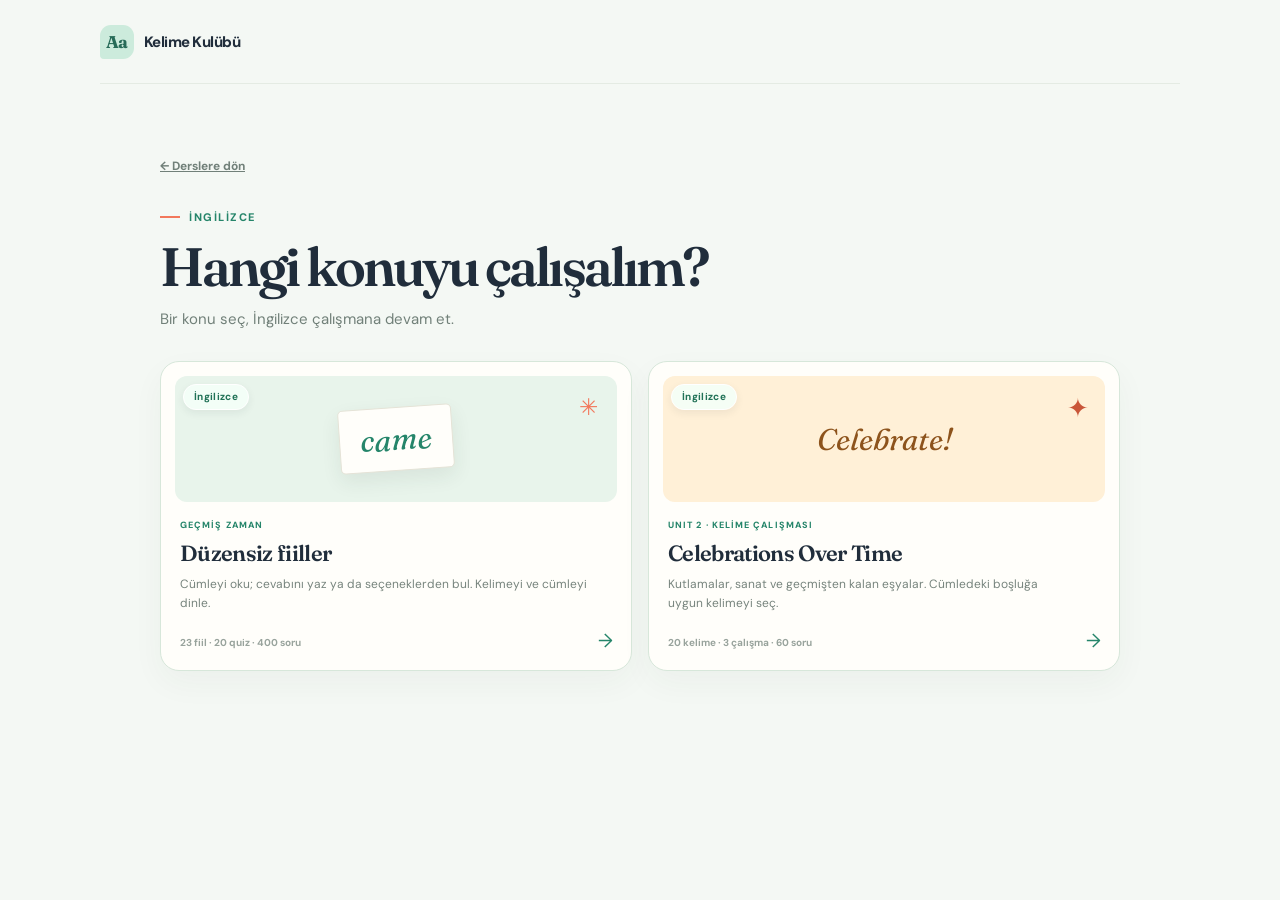
==== english.html @ c75fb67b "Ana sayfayı derslere ayır; öğrenci seçimi ve ayrıntılı yayın notları ekle - İngilizce, Türkçe ve Alm" ====
<!doctype html>
<html lang="tr">
  <head>
    <meta charset="UTF-8" />
    <meta name="viewport" content="width=device-width, initial-scale=1" />
    <meta name="theme-color" content="#f4f8f4" />
    <meta name="description" content="İngilizce, Türkçe ve Almanca dersleri için çocuklara uygun çalışmalar." />
    <title>İngilizce · Kelime Kulübü</title>
    <link rel="stylesheet" href="styles.css?v=20261101-release1" />
    <script src="subject-links.js?v=20261101-release1" defer></script>
  </head>
  <body>
    <main class="app-shell">
      <header class="topbar">
        <a class="brand" href="index.html" aria-label="Kelime Kulübü ana sayfa"><span class="brand-mark" aria-hidden="true">Aa</span><span>Kelime Kulübü</span></a>
      </header>
      <section class="exercise-picker view" aria-labelledby="english-title">
        <a class="back-link" href="index.html">← Derslere dön</a>
        <div class="exercise-picker-heading">
          <p class="eyebrow"><span class="eyebrow-line"></span> İNGİLİZCE</p>
          <h1 id="english-title">Hangi konuyu çalışalım?</h1>
          <p>Bir konu seç, İngilizce çalışmana devam et.</p>
        </div>
        <div class="exercise-grid" aria-label="İngilizce konuları">
          <a class="exercise-card exercise-card-active" data-english-site href="https://tiredthracian.github.io/Alpcik-English/">
            <span class="exercise-language-tag language-english">İngilizce</span>
            <span class="exercise-card-art exercise-art-verbs" aria-hidden="true"><span>came</span><i>✳</i></span>
            <span class="exercise-card-copy"><span class="exercise-status">GEÇMİŞ ZAMAN</span><strong>Düzensiz fiiller</strong><span>Cümleyi oku; cevabını yaz ya da seçeneklerden bul. Kelimeyi ve cümleyi dinle.</span><span class="exercise-card-meta">23 fiil · 20 quiz · 400 soru</span></span>
            <span class="exercise-card-arrow" aria-hidden="true">→</span>
          </a>
          <a class="exercise-card exercise-card-active" data-english-site data-english-page="celebrations.html" href="https://tiredthracian.github.io/Alpcik-English/celebrations.html">
            <span class="exercise-language-tag language-english">İngilizce</span>
            <span class="exercise-card-art exercise-art-celebrations" aria-hidden="true"><span>Celebrate!</span><i>✦</i></span>
            <span class="exercise-card-copy"><span class="exercise-status">UNIT 2 · KELİME ÇALIŞMASI</span><strong>Celebrations Over Time</strong><span>Kutlamalar, sanat ve geçmişten kalan eşyalar. Cümledeki boşluğa uygun kelimeyi seç.</span><span class="exercise-card-meta">20 kelime · 3 çalışma · 60 soru</span></span>
            <span class="exercise-card-arrow" aria-hidden="true">→</span>
          </a>
        </div>
      </section>
    </main>
  </body>
</html>
---- styles.css ----
@import url('https://fonts.googleapis.com/css2?family=DM+Sans:wght@400;500;600;700;800&family=Lexend:wght@400;500;600&family=Fraunces:opsz,wght@9..144,600;9..144,700&display=swap');

:root {
  color-scheme: light;
  --ink: #202d3b;
  --muted: #78858a;
  --paper: #fffefa;
  --canvas: #f4f8f4;
  --mint: #ccebdc;
  --mint-deep: #25856a;
  --coral: #f2785c;
  --sun: #f6cb64;
  --line: #e5ece5;
  --display: 'Fraunces', Georgia, serif;
  --body: 'DM Sans', 'Trebuchet MS', sans-serif;
}

* { box-sizing: border-box; }

body {
  min-width: 320px;
  min-height: 100vh;
  margin: 0;
  background: var(--canvas);
  color: var(--ink);
  font-family: var(--body);
  -webkit-font-smoothing: antialiased;
}

button, input { font: inherit; }
button { -webkit-tap-highlight-color: transparent; }
button:focus-visible, input:focus-visible, a:focus-visible { outline: 3px solid #e59c39; outline-offset: 3px; }
[hidden] { display: none !important; }

.app-shell { width: min(1080px, calc(100% - 64px)); min-height: 100vh; margin: 0 auto; display: flex; flex-direction: column; }
.topbar { height: 84px; display: flex; align-items: center; justify-content: space-between; border-bottom: 1px solid #e4ebe3; }
.brand { display: inline-flex; align-items: center; gap: 10px; color: var(--ink); font-size: 15px; font-weight: 800; letter-spacing: -.035em; text-decoration: none; }
.brand-mark { width: 34px; height: 34px; display: grid; place-items: center; border-radius: 11px 11px 11px 4px; background: var(--mint); color: #276b58; font-family: var(--display); font-size: 17px; font-weight: 700; }
.profile-controls { display: flex; align-items: center; gap: 13px; color: #6d7b74; font-size: 12px; font-weight: 700; }
.change-profile-button { border: 0; padding: 8px 0 8px 8px; background: transparent; color: var(--mint-deep); cursor: pointer; font-size: 11px; font-weight: 800; }

.view { flex: 1; }
.exercise-picker { width: min(960px, 100%); margin: 0 auto; padding: 66px 0 80px; }
.exercise-picker-heading { margin-bottom: 30px; }
.exercise-picker-heading .eyebrow { margin-bottom: 14px; }
.exercise-picker-heading h1 { font-size: clamp(38px, 5vw, 54px); line-height: 1.06; }
.exercise-picker-heading > p:last-child { margin: 12px 0 0; color: #718079; font-size: 15px; line-height: 1.6; }
.exercise-grid { display: grid; grid-template-columns: repeat(2, minmax(0, 1fr)); gap: 16px; }
.exercise-card { min-width: 0; min-height: 310px; position: relative; display: flex; flex-direction: column; align-items: stretch; padding: 14px; overflow: hidden; border: 1px solid #e2eae2; border-radius: 19px; background: var(--paper); color: var(--ink); text-align: left; text-decoration: none; }
button.exercise-card { cursor: pointer; font: inherit; }
.exercise-card-active { border-color: #d7e7da; box-shadow: 0 12px 32px #263d320b; transition: transform .18s ease, box-shadow .18s ease, border-color .18s ease; }
.exercise-card-active:hover { transform: translateY(-3px); border-color: #a9cfb4; box-shadow: 0 16px 34px #263d3212; }
.exercise-card-active:focus-visible { outline: 3px solid #e59c39; outline-offset: 3px; }
.exercise-card-art { height: 126px; position: relative; display: grid; place-items: center; overflow: hidden; border-radius: 12px; }
.exercise-art-verbs { background: #e8f4eb; }
.exercise-art-verbs > span { padding: 12px 20px; transform: rotate(-4deg); border: 1px solid #e5e3d7; border-radius: 5px; background: #fffefa; box-shadow: 0 8px 20px #263d3215; color: var(--mint-deep); font-family: var(--display); font-size: 31px; font-style: italic; }
.exercise-art-verbs > i, .exercise-art-sentences > i, .exercise-art-match > i { position: absolute; top: 16px; right: 19px; color: var(--coral); font-size: 23px; font-style: normal; }
.exercise-art-sentences { background: #f8f0e6; }
.exercise-art-sentences > span { color: #b88555; font-family: var(--display); font-size: 45px; font-weight: 700; }
.exercise-art-match { background: #eff0f8; }
.exercise-art-match > span { color: #7979ad; font-size: 45px; font-weight: 500; }
.exercise-art-match > i { color: #d1a33b; }
.exercise-art-turkish { background: #f7efe6; }
.exercise-art-turkish > span { color: #b88555; font-family: var(--display); font-size: 27px; font-style: italic; }
.exercise-art-turkish > i { position: absolute; top: 16px; right: 19px; color: #d1a33b; font-size: 23px; font-style: normal; }
.exercise-art-german { background: #eaf0fc; }
.exercise-art-german > span { color: #365d9d; font-family: var(--display); font-size: 33px; font-style: italic; }
.exercise-art-german > i { position: absolute; top: 15px; right: 19px; color: #f2785c; font-size: 22px; font-style: normal; }
.exercise-card-copy { display: flex; flex: 1; flex-direction: column; align-items: flex-start; padding: 17px 30px 6px 5px; }
.exercise-status { margin-bottom: 8px; color: var(--mint-deep); font-size: 9px; font-weight: 800; letter-spacing: .12em; }
.exercise-card-copy strong { font-family: var(--display); font-size: 22px; font-weight: 600; letter-spacing: -.03em; }
.exercise-card-copy > span:not(.exercise-status) { margin-top: 8px; color: #77847d; font-size: 12px; line-height: 1.55; }
.exercise-card-copy .exercise-card-meta { margin-top: auto !important; padding-top: 12px; color: #98a39c !important; font-size: 10px !important; font-weight: 700; }
.exercise-card-arrow { position: absolute; right: 18px; bottom: 17px; color: var(--mint-deep); font-size: 19px; }
.exercise-language-tag { z-index: 2; position: absolute; top: 22px; left: 22px; padding: 6px 10px; border: 1px solid #ffffff; border-radius: 999px; box-shadow: 0 3px 9px #20313b12; font-size: 10px; font-weight: 800; letter-spacing: .035em; line-height: 1.2; pointer-events: none; }
.language-english { background: #f5fff8ed; color: #217257; }
.language-turkish { background: #fffaf3ed; color: #a46438; }
.language-german { background: #f6f8ffed; color: #365d9d; }
.exercise-card-soon { background: #fbfcfa; }
.exercise-card-soon .exercise-status { color: #a0aaa3; }
.exercise-card-soon .exercise-card-art { filter: saturate(.8); }
.turkish-topics { width: min(820px, 100%); margin: 0 auto; padding: 34px 0 70px; }
.back-link { display: inline-flex; align-items: center; gap: 8px; margin: 0 0 28px; padding: 8px 0; border: 0; background: transparent; color: #718079; cursor: pointer; font-size: 12px; font-weight: 700; }
.back-link span { color: var(--mint-deep); font-size: 17px; }
.topic-grid { display: grid; gap: 11px; }
.topic-card { min-height: 92px; display: grid; grid-template-columns: 48px 1fr 24px; align-items: center; gap: 14px; padding: 14px 18px; border: 1px solid #e2eae2; border-radius: 16px; background: var(--paper); color: var(--ink); cursor: pointer; text-align: left; transition: border-color .18s ease, transform .18s ease, box-shadow .18s ease; }
.topic-card:hover { transform: translateY(-2px); border-color: #a9cfb4; box-shadow: 0 10px 25px #263d320c; }
.topic-number { width: 42px; height: 42px; display: grid; place-items: center; border-radius: 13px; background: #edf6ef; color: var(--mint-deep); font-family: var(--display); font-size: 17px; }
.topic-card-copy { display: grid; gap: 4px; }
.topic-card-copy strong { font-family: var(--display); font-size: 20px; font-weight: 600; }
.topic-card-copy > span { color: #79867e; font-size: 11px; line-height: 1.5; }
.topic-card-copy .topic-progress { color: #a0aaa3; font-size: 10px; font-weight: 700; }
.topic-arrow { color: var(--mint-deep); font-size: 19px; }
.welcome { display: grid; grid-template-columns: 1.05fr .95fr; align-items: center; gap: 32px 42px; padding: 50px 4.5% 54px; }
.welcome[data-exercise="turkish"] { grid-template-columns: 1fr; max-width: 760px; margin: 0 auto; }
.welcome[data-exercise="turkish"] .welcome-copy { text-align: center; }
.welcome[data-exercise="turkish"] .eyebrow, .welcome[data-exercise="turkish"] .welcome-facts { justify-content: center; }
.welcome[data-exercise="turkish"] .welcome-text { margin-right: auto; margin-left: auto; }
.welcome[data-exercise="turkish"] .welcome-art { display: none; }
.eyebrow { display: flex; align-items: center; gap: 9px; margin: 0 0 20px; color: var(--mint-deep); font-size: 11px; font-weight: 800; letter-spacing: .14em; text-transform: uppercase; }
.eyebrow-line { width: 20px; height: 2px; background: var(--coral); }
h1 { margin: 0; color: var(--ink); font-family: var(--display); font-weight: 600; letter-spacing: -.055em; }
.welcome h1 { font-size: clamp(48px, 6vw, 72px); line-height: .99; }
.welcome h1 span { color: var(--mint-deep); font-style: italic; }
.welcome-text { max-width: 385px; margin: 24px 0 0; color: #65747b; font-size: 16px; line-height: 1.7; }
.welcome-facts { display: flex; align-items: center; gap: 15px; margin: 24px 0 0; color: #7b8788; font-size: 12px; }
.welcome-facts b { color: var(--ink); font-weight: 800; }
.fact-divider { width: 1px; height: 15px; background: #cbd5cf; }
.button { min-height: 48px; border: 0; border-radius: 13px; cursor: pointer; font-weight: 800; transition: transform .18s ease, background-color .18s ease, box-shadow .18s ease; }
.button:hover:not(:disabled) { transform: translateY(-2px); }
.button:active:not(:disabled) { transform: translateY(0); }
.button-primary { padding: 0 20px; background: var(--ink); color: white; box-shadow: 0 8px 18px #20313b20; }
.button-primary:hover { background: #304657; box-shadow: 0 10px 20px #20313b2b; }
.button-primary span { margin-left: 14px; color: #a8e3c6; font-size: 19px; vertical-align: -1px; }
.profile-entry, .progress-hub { grid-column: 1 / -1; width: 100%; }
.profile-entry { max-width: 540px; justify-self: center; padding: 20px 22px; border: 1px solid #dfe9e0; border-radius: 16px; background: #fffefa; }
.profile-entry > label { display: block; margin-bottom: 9px; color: var(--ink); font-size: 13px; font-weight: 800; }
.profile-entry-row { display: flex; gap: 10px; }
.profile-entry-row input { min-width: 0; height: 48px; flex: 1; padding: 0 14px; border: 1px solid #dce6dc; border-radius: 11px; background: #fbfdfa; color: var(--ink); font-size: 15px; }
.progress-hub { display: grid; gap: 10px; }
.quiz-next, .all-quizzes-done { display: flex; align-items: center; justify-content: space-between; gap: 20px; padding: 19px 22px; border: 1px solid #dfe9e0; border-radius: 16px; background: #fffefa; }
.next-label { margin: 0 0 5px; color: var(--mint-deep); font-size: 10px; font-weight: 800; letter-spacing: .12em; text-transform: uppercase; }
.quiz-next h2, .all-quizzes-done h2 { margin: 0; color: var(--ink); font-family: var(--display); font-size: 23px; font-weight: 600; letter-spacing: -.035em; }
.next-detail, .all-quizzes-done p { display: block; margin: 5px 0 0; color: #89958e; font-size: 11px; }
.quiz-next .button { flex: 0 0 auto; }
.all-quizzes-done { justify-content: flex-start; background: #f1f8f2; }
.done-mark { width: 38px; height: 38px; flex: 0 0 auto; display: grid; place-items: center; border-radius: 50%; background: var(--mint); color: var(--mint-deep); font-size: 20px; font-weight: 800; }

.welcome-art { min-height: 340px; position: relative; display: grid; place-items: center; }
.sunburst { position: absolute; width: 265px; height: 265px; border-radius: 50%; background: #e4f2e9; }
.paper-card { z-index: 1; position: relative; width: 250px; min-height: 265px; padding: 25px 27px; transform: rotate(3deg); border: 1px solid #e9e5d9; border-radius: 5px 5px 13px 5px; background: var(--paper); box-shadow: 0 18px 32px #263d3220; }
.paper-card::before { position: absolute; top: 0; left: 16px; width: 48px; height: 12px; background: #f5d575; content: ''; }
.paper-label { color: #9ba49c; font-size: 9px; font-weight: 800; letter-spacing: .16em; }
.paper-card p { margin: 23px 0 0; color: #45545d; font-family: var(--display); font-size: 30px; line-height: 1.23; }
.scribble { position: relative; color: var(--mint-deep); font-style: italic; }
.scribble::after { position: absolute; right: -4px; bottom: 0; left: -3px; height: 7px; transform: rotate(-2deg); background: #cdebdc99; content: ''; z-index: -1; }
.paper-check { position: absolute; right: 21px; bottom: 20px; width: 32px; height: 32px; display: grid; place-items: center; border-radius: 50%; background: #e6f4e9; color: var(--mint-deep); font-size: 19px; font-weight: 800; }
.pencil-shape { position: absolute; z-index: 2; right: 12%; bottom: 28px; width: 145px; height: 13px; transform: rotate(-39deg); border-radius: 8px 2px 2px 8px; background: var(--coral); box-shadow: inset 0 -3px #00000012; }
.pencil-shape::before { position: absolute; right: -14px; top: 0; width: 0; height: 0; border-top: 6.5px solid transparent; border-bottom: 6.5px solid transparent; border-left: 14px solid #e7c99d; content: ''; }
.pencil-shape::after { position: absolute; right: -14px; top: 4px; width: 0; height: 0; border-top: 2.5px solid transparent; border-bottom: 2.5px solid transparent; border-left: 5px solid #596469; content: ''; }
.spark { position: absolute; color: var(--coral); }
.spark-one { top: 37px; left: 12%; font-size: 29px; }
.spark-two { right: 8%; top: 69px; color: #e2ad33; font-size: 26px; }

.quiz { width: min(720px, 100%); margin: 0 auto; padding: 45px 0 28px; }
.quiz-heading { display: flex; align-items: end; justify-content: space-between; }
.quiz-heading .eyebrow { margin-bottom: 10px; }
.quiz-heading h1 { font-size: clamp(34px, 5vw, 44px); }
.progress-copy { display: flex; align-items: baseline; gap: 5px; padding-bottom: 5px; color: var(--ink); font-size: 21px; font-weight: 800; }
.progress-copy span:last-child { color: #9aa5a1; font-size: 15px; font-weight: 600; }
.progress-slash { color: #bdc8c1; font-size: 15px; }
.progress-track { height: 6px; overflow: hidden; margin: 21px 0 18px; border-radius: 10px; background: #e3eae4; }
.progress-fill { width: 6.67%; height: 100%; display: block; border-radius: inherit; background: var(--coral); transition: width .3s ease; }
.question-card { padding: 26px 30px 21px; border: 1px solid #e7ece5; border-radius: 19px; background: var(--paper); box-shadow: 0 13px 35px #23382d0b; }
.question-topline { display: flex; align-items: center; justify-content: space-between; flex-wrap: wrap; gap: 10px; }
.question-kicker { color: #9aa69f; font-size: 10px; font-weight: 800; letter-spacing: .13em; }
.hint-control { min-width: 0; display: flex; align-items: center; justify-content: flex-end; flex-wrap: wrap; gap: 7px; }
.hint-button { min-height: 34px; padding: 0 11px; border: 1px solid #25856a; border-radius: 9px; background: #25856a; color: #fff; box-shadow: 0 4px 10px #25856a26; cursor: pointer; font-size: 12px; font-weight: 800; }
.hint-button span { margin-left: 4px; color: #d8f3e4; font-size: 14px; }
.hint-button:hover { background: #1e7058; border-color: #1e7058; }
.verb-hint { max-width: 100%; padding: 9px 13px; border: 1px solid #a8d8bc; border-radius: 10px; background: #e0f4e8; color: #185c46; font-size: 15.5px; font-weight: 600; line-height: 1.4; }
.sentence { min-height: 54px; margin: 24px 0 23px; color: #344550; font-family: "Lexend", "DM Sans", "Trebuchet MS", sans-serif; font-size: clamp(23px, 3.7vw, 28px); font-weight: 500; letter-spacing: 0; line-height: 1.45; }
.sentence strong { color: var(--mint-deep); font-weight: 700; }
.blank { display: inline-block; min-width: 93px; border-bottom: 2px dashed #91bca8; color: var(--mint-deep); text-align: center; }
.answer-label { display: block; margin-bottom: 8px; color: #738079; font-size: 12px; font-weight: 700; }
.answer-row { display: flex; gap: 10px; }
.answer-row input { min-width: 0; height: 47px; flex: 1; padding: 0 14px; border: 1px solid #dce6dc; border-radius: 11px; background: #fbfdfa; color: var(--ink); font-size: 15px; }
.answer-row input::placeholder { color: #a9b4ad; }
.answer-submit { display: flex; justify-content: flex-end; margin-top: 10px; }
.button-check { padding: 0 17px; background: var(--mint); color: #245b4d; }
.button-check:hover { background: #b9e4cf; }
.button-check:disabled { background: #dbe6df; color: #78877f; cursor: not-allowed; }
.choice-grid { display: grid; grid-template-columns: repeat(2, minmax(0, 1fr)); gap: 9px; }
.choice-option { min-height: 50px; display: flex; align-items: center; gap: 10px; padding: 8px 12px; border: 1px solid #dce6dc; border-radius: 11px; background: #fbfdfa; color: #344550; cursor: pointer; text-align: left; font-weight: 700; }
.choice-option:hover:not(:disabled) { border-color: #9dcbb0; background: #f3faf4; }
.choice-option.is-selected { border-color: #55a87b; background: #eaf6ee; box-shadow: 0 0 0 2px #55a87b24; }
.choice-option:disabled { cursor: default; }
.choice-letter { width: 28px; height: 28px; flex: 0 0 auto; display: grid; place-items: center; border-radius: 8px; background: #edf3ee; color: #74827a; font-size: 11px; }
.feedback { min-height: 19px; margin: 8px 2px 0; color: var(--mint-deep); font-size: 12px; font-weight: 700; }
.feedback.is-wrong { color: #cb614b; }
.answer-row input.is-correct { border-color: #8cc7a4; background: #f4fbf5; }
.answer-row input.is-wrong { border-color: #e8a395; background: #fff9f7; }
.audio-actions { display: flex; flex-wrap: wrap; gap: 8px; margin-top: 12px; }
.audio-button { min-height: 38px; padding: 0 14px; border: 1px solid #cfe3d6; border-radius: 11px; background: #f2f9f4; color: #25664f; cursor: pointer; font-size: 13px; font-weight: 800; transition: transform .18s ease, background-color .18s ease; }
.audio-button:hover { background: #e4f3e9; transform: translateY(-1px); }
.audio-button:active { transform: translateY(0); }
.audio-button span { margin-right: 5px; }
.question-actions { display: flex; align-items: center; justify-content: space-between; margin-top: 15px; }
.tiny-note { flex: 1; color: #9ba59f; font-size: 10px; }
.skip-repeat-button { min-height: 42px; padding: 0 12px; border: 1px solid #e2e9e3; border-radius: 11px; background: #fbfdfa; color: #718079; cursor: pointer; font-size: 11px; font-weight: 700; }
.skip-repeat-button:hover { border-color: #aacbb5; background: #f0f8f1; color: var(--mint-deep); }
.button-next { min-height: 42px; padding: 0 16px; background: var(--ink); color: white; font-size: 12px; }
.button-next span { margin-left: 10px; color: #a8e3c6; font-size: 16px; }
.nav-buttons { display: flex; align-items: center; gap: 8px; margin-left: auto; }
.button-prev { min-height: 42px; padding: 0 16px; border: 1px solid #dce6dc; background: #fbfdfa; color: #4d5f58; font-size: 12px; }
.button-prev span { margin-right: 8px; color: var(--mint-deep); font-size: 16px; }
.button-prev:hover:not(:disabled) { background: #f0f8f1; }
.button-prev:disabled { opacity: .45; cursor: not-allowed; }
.button-next:disabled { background: #c4cdc7; cursor: not-allowed; }

.finish { display: flex; flex-direction: column; align-items: center; justify-content: center; padding: 48px 0; text-align: center; }
.finish-stamp { width: 74px; height: 74px; display: grid; place-items: center; margin-bottom: 25px; border: 1px dashed #d6ae51; border-radius: 50%; background: #fff4cc; color: #d49e23; font-size: 32px; transform: rotate(9deg); }
.finish .eyebrow { margin-bottom: 12px; }
.finish h1 { font-size: clamp(36px, 6vw, 54px); }
.finish-copy { max-width: 390px; margin: 13px 0 24px; color: #78858a; font-size: 14px; line-height: 1.7; }
.finish-score { min-height: 17px; margin: -10px 0 25px; color: #809087; font-size: 13px; }


@media (max-width: 700px) {
  .app-shell { width: min(100% - 36px, 540px); }
  .topbar { height: 68px; }
  .exercise-picker { padding: 38px 0 52px; }
  .exercise-picker-heading { margin-bottom: 22px; }
  .exercise-picker-heading h1 { font-size: clamp(36px, 10vw, 48px); }
  .exercise-grid { grid-template-columns: 1fr; gap: 12px; }
  .exercise-card { min-height: 0; display: grid; grid-template-columns: 90px 1fr; gap: 0 13px; padding: 11px; }
  .exercise-card-art { height: 96px; }
  .exercise-art-verbs > span { padding: 8px 11px; font-size: 23px; }
  .exercise-art-sentences > span, .exercise-art-match > span { font-size: 35px; }
  .exercise-card-copy { padding: 3px 27px 3px 0; }
  .exercise-card-copy strong { font-size: 19px; }
  .exercise-card-copy > span:not(.exercise-status) { margin-top: 5px; font-size: 11px; }
  .exercise-card-copy .exercise-card-meta { padding-top: 7px; }
  .exercise-card-arrow { right: 13px; bottom: 13px; }
  .welcome { grid-template-columns: 1fr; gap: 4px; padding: 40px 3% 34px; }
  .welcome h1 { font-size: clamp(48px, 12vw, 65px); }
  .welcome-text { max-width: 340px; font-size: 15px; }
  .welcome-art { min-height: 280px; margin-top: 0; }
  .quiz-next, .all-quizzes-done { align-items: flex-start; flex-direction: column; padding: 17px; }
  .profile-entry { padding: 17px; }
  .sunburst { width: 220px; height: 220px; }
  .paper-card { width: 215px; min-height: 228px; padding: 22px 24px; }
  .paper-card p { margin-top: 19px; font-size: 27px; }
  .pencil-shape { right: 12%; bottom: 21px; width: 118px; }
  .quiz { padding-top: 34px; }
  .question-card { padding: 21px 19px 18px; border-radius: 16px; }
}

@media (max-width: 420px) {
  .app-shell { width: calc(100% - 28px); }
  .brand { font-size: 13px; }
  .brand-mark { width: 31px; height: 31px; }
  .profile-controls { gap: 5px; }
  .profile-controls .change-profile-button { font-size: 9px; }
  #active-child-name { max-width: 42px; }
  .welcome { padding-right: 1%; padding-left: 1%; }
  .welcome-facts { gap: 10px; font-size: 11px; }
  .quiz-heading h1 { font-size: 34px; }
  .sentence { font-size: 25px; }
  .choice-grid { grid-template-columns: 1fr; }
  .profile-entry-row { align-items: stretch; flex-direction: column; }
  .profile-entry-row .button { width: 100%; }
  .profile-controls { gap: 8px; font-size: 11px; }
  .profile-controls .change-profile-button { padding-left: 0; font-size: 10px; }
  #active-child-name { max-width: 56px; overflow: hidden; text-overflow: ellipsis; white-space: nowrap; }
  .answer-row { flex-wrap: wrap; }
  .answer-row input { flex-basis: 100%; }
  .question-actions { align-items: center; flex-wrap: wrap; gap: 8px; }
  .tiny-note { flex: 1 1 100%; max-width: 100%; line-height: 1.5; }
}

@media (prefers-reduced-motion: reduce) {
  *, *::before, *::after { scroll-behavior: auto !important; transition-duration: .01ms !important; animation-duration: .01ms !important; animation-iteration-count: 1 !important; }
}
.answer-row input, .choice-option { font-family: "Lexend", "DM Sans", "Trebuchet MS", sans-serif; }
.answer-row input { font-size: 14px; }

/* Subject folders keep the existing lesson colors and handwritten artwork. */
.subject-grid { grid-template-columns: repeat(3, minmax(0, 1fr)); }
.subject-card { min-width: 0; }
.subject-card .exercise-card-copy > strong { font-size: 25px; }
.subject-back { grid-column: 1 / -1; justify-self: start; margin-bottom: 8px; }
.saved-names { margin-bottom: 22px; }
.saved-names-label { margin: 0 0 10px; color: var(--ink); font-size: 14px; font-weight: 700; }
.saved-names-list { display: flex; flex-wrap: wrap; gap: 9px; max-height: 225px; overflow-y: auto; padding: 4px; }
.saved-name-button { min-height: 44px; max-width: 100%; padding: 10px 17px; border: 1px solid #8bbba5; border-radius: 12px; background: #e7f4ec; color: #195c46; font: 700 15px var(--body); overflow-wrap: anywhere; cursor: pointer; }
.saved-name-button:hover { background: #ccebdc; border-color: #25856a; }
.saved-name-button:focus-visible, .release-notes summary:focus-visible { outline: 3px solid #d68c26; outline-offset: 3px; }
.release-notes { margin-top: 48px; padding-top: 26px; border-top: 1px solid var(--line); min-width: 0; }
.release-notes h2 { margin: 0 0 18px; color: var(--ink); font: 600 22px var(--display); }
.release-notes details { border-bottom: 1px solid var(--line); padding: 15px 0; }
.release-notes summary { display: list-item; cursor: pointer; font-size: 14px; line-height: 1.6; color: var(--ink); }
.release-notes time { display: inline-block; margin-right: 16px; color: #596e62; font-size: 12px; }
.release-notes summary span { font-weight: 700; }
.release-notes ul { margin: 12px 0 2px; padding-left: 22px; color: #52645b; font-size: 14px; line-height: 1.8; }
.welcome-releases { grid-column: 1 / -1; width: 100%; margin-top: 12px; }
.exercise-art-celebrations { background: #fff0d7; }
.exercise-art-celebrations > span { color: #8d531c; font-family: var(--display); font-size: 30px; font-style: italic; }
.exercise-art-celebrations > i { position: absolute; top: 15px; right: 16px; color: #c95639; font-size: 26px; font-style: normal; }
.unit-word-list { margin-top: 30px; }
.unit-word-list > summary { min-height: 44px; padding: 8px 0; font-weight: 700; }
.unit-glossary { display: grid; grid-template-columns: repeat(2, minmax(0, 1fr)); gap: 0 24px; }
.unit-glossary > div { padding: 12px 0; border-bottom: 1px solid var(--line); }
.unit-glossary dt { color: #195c46; font-family: "Lexend", var(--body); font-weight: 600; }
.unit-glossary dd { margin: 4px 0 0; font-size: 14px; line-height: 1.5; }
.unit-glossary .audio-button { margin-top: 9px; }
@media (max-width: 480px) {
  .unit-glossary { grid-template-columns: 1fr; }
  .exercise-art-celebrations > span { font-size: 21px; }
}
@media (max-width: 900px) and (min-width: 681px) {
  .subject-grid { grid-template-columns: repeat(2, minmax(0, 1fr)); }
}
@media (max-width: 680px) {
  .subject-grid { grid-template-columns: 1fr; }
  .subject-card .exercise-card-copy > strong { font-size: 22px; }
  .release-notes { margin-top: 32px; }
  .release-notes time { display: block; }
  .saved-name-button { font-size: 14px; padding: 10px 14px; }
}
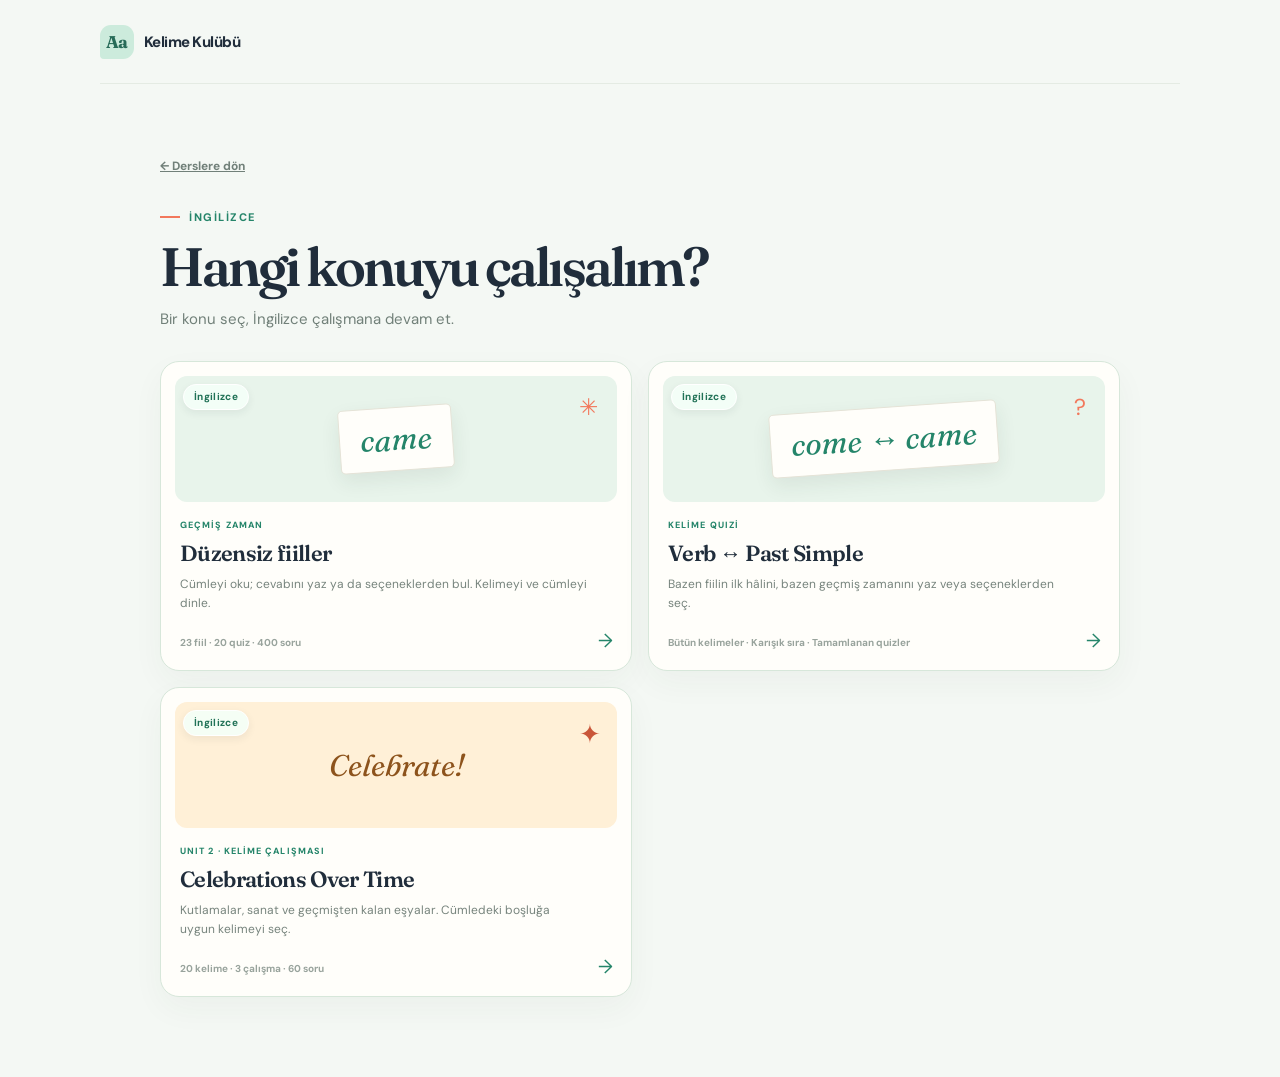
==== commit a56a5534: "Publish English word quiz entry and release notes Link the new Verb and Past Simple quiz from the ma" ====
--- a/english.html
+++ b/english.html
@@ -22,10 +22,16 @@
           <p>Bir konu seç, İngilizce çalışmana devam et.</p>
         </div>
         <div class="exercise-grid" aria-label="İngilizce konuları">
-          <a class="exercise-card exercise-card-active" data-english-site href="https://tiredthracian.github.io/Alpcik-English/">
+          <a class="exercise-card exercise-card-active" data-english-site data-english-page="irregular-verbs.html" href="https://tiredthracian.github.io/Alpcik-English/irregular-verbs.html">
             <span class="exercise-language-tag language-english">İngilizce</span>
             <span class="exercise-card-art exercise-art-verbs" aria-hidden="true"><span>came</span><i>✳</i></span>
             <span class="exercise-card-copy"><span class="exercise-status">GEÇMİŞ ZAMAN</span><strong>Düzensiz fiiller</strong><span>Cümleyi oku; cevabını yaz ya da seçeneklerden bul. Kelimeyi ve cümleyi dinle.</span><span class="exercise-card-meta">23 fiil · 20 quiz · 400 soru</span></span>
+            <span class="exercise-card-arrow" aria-hidden="true">→</span>
+          </a>
+          <a class="exercise-card exercise-card-active" data-english-site data-english-page="verb-quiz.html" href="https://tiredthracian.github.io/Alpcik-English/verb-quiz.html">
+            <span class="exercise-language-tag language-english">İngilizce</span>
+            <span class="exercise-card-art exercise-art-verbs" aria-hidden="true"><span>come ↔ came</span><i>?</i></span>
+            <span class="exercise-card-copy"><span class="exercise-status">KELİME QUIZİ</span><strong>Verb ↔ Past Simple</strong><span>Bazen fiilin ilk hâlini, bazen geçmiş zamanını yaz veya seçeneklerden seç.</span><span class="exercise-card-meta">Bütün kelimeler · Karışık sıra · Tamamlanan quizler</span></span>
             <span class="exercise-card-arrow" aria-hidden="true">→</span>
           </a>
           <a class="exercise-card exercise-card-active" data-english-site data-english-page="celebrations.html" href="https://tiredthracian.github.io/Alpcik-English/celebrations.html">
